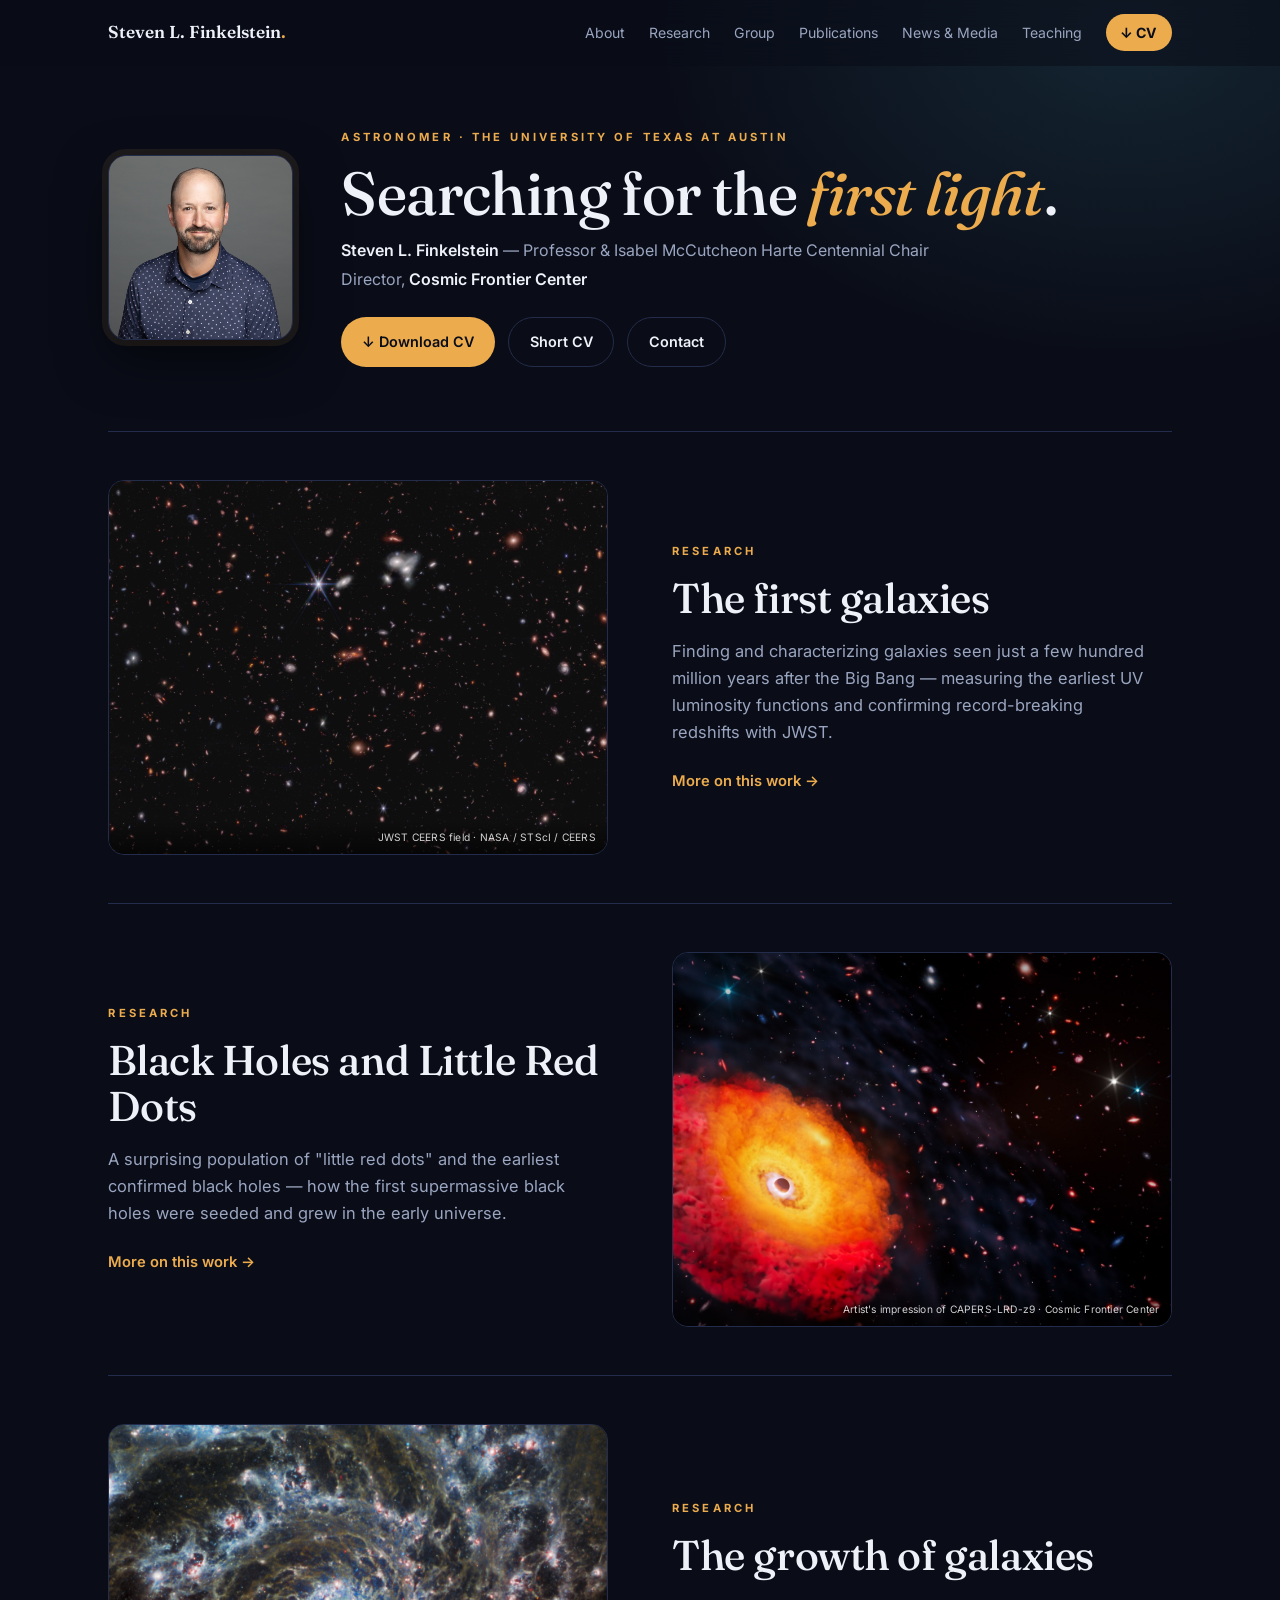
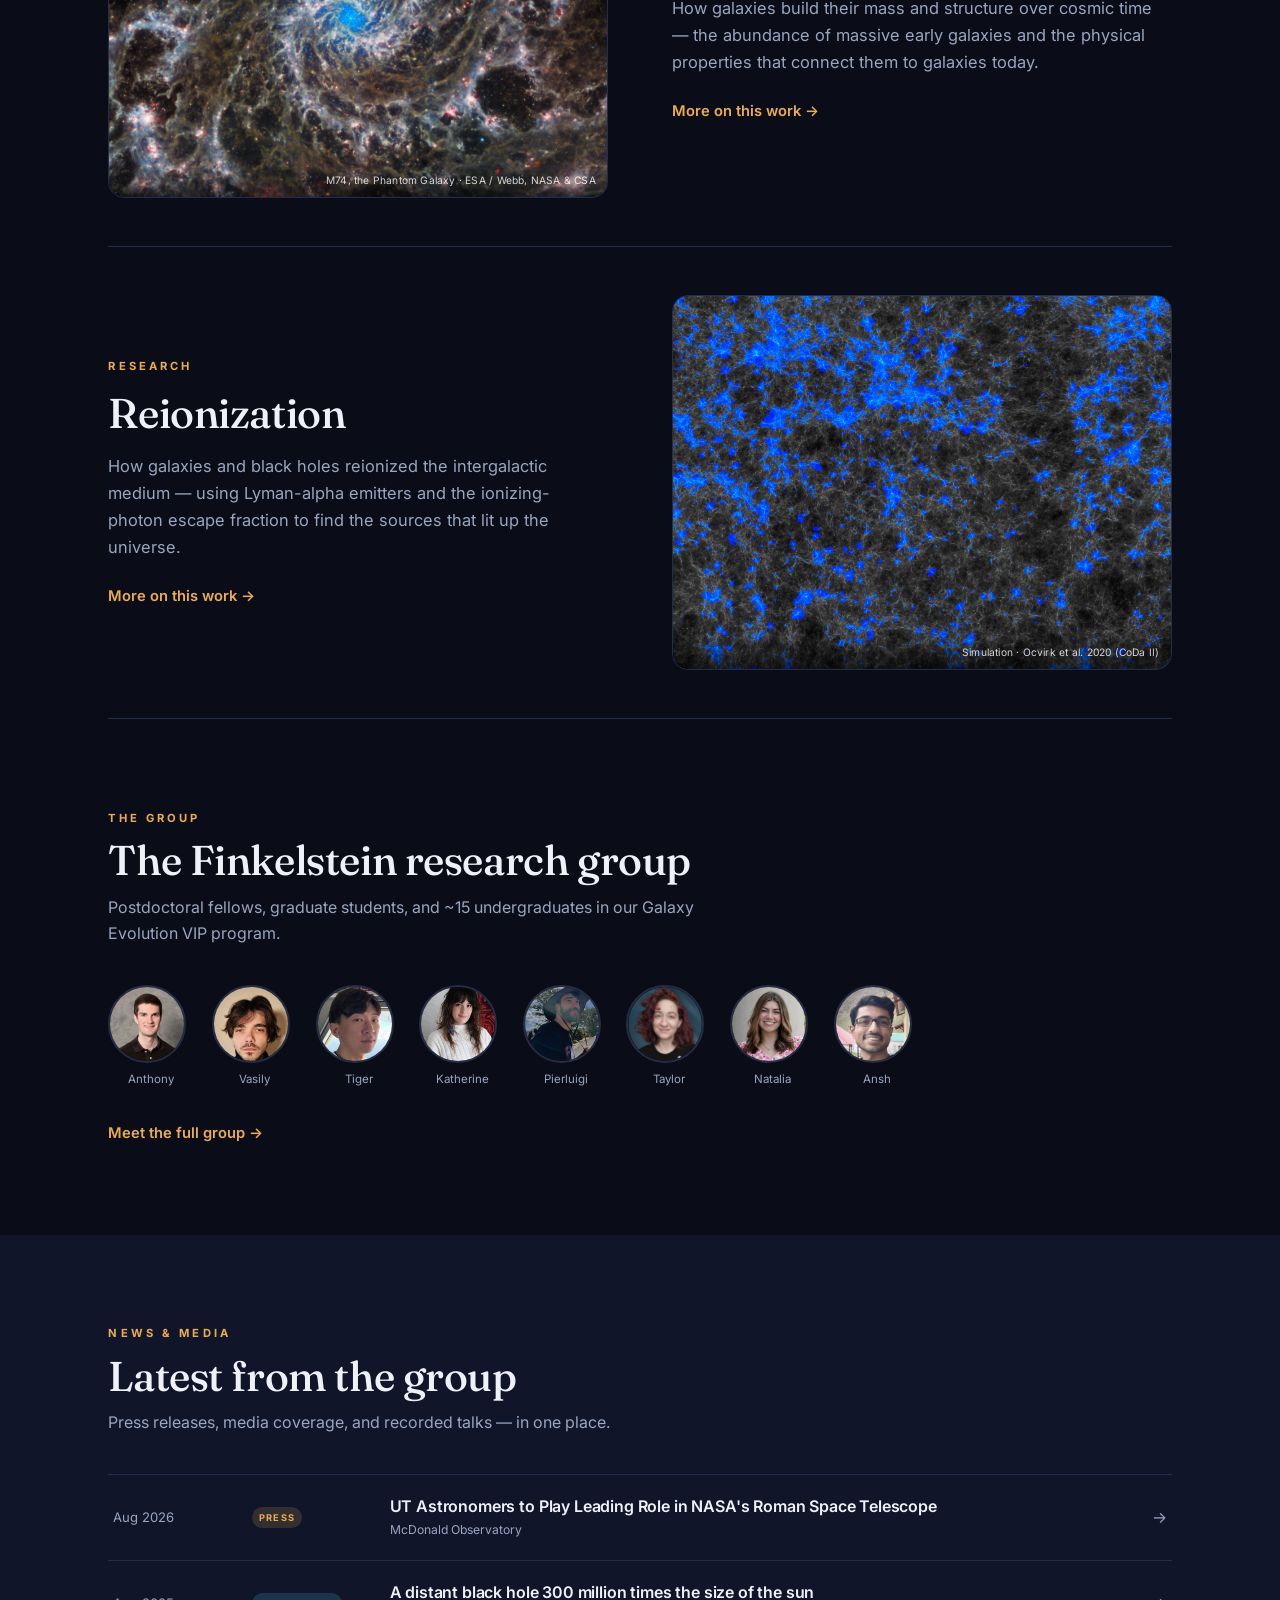
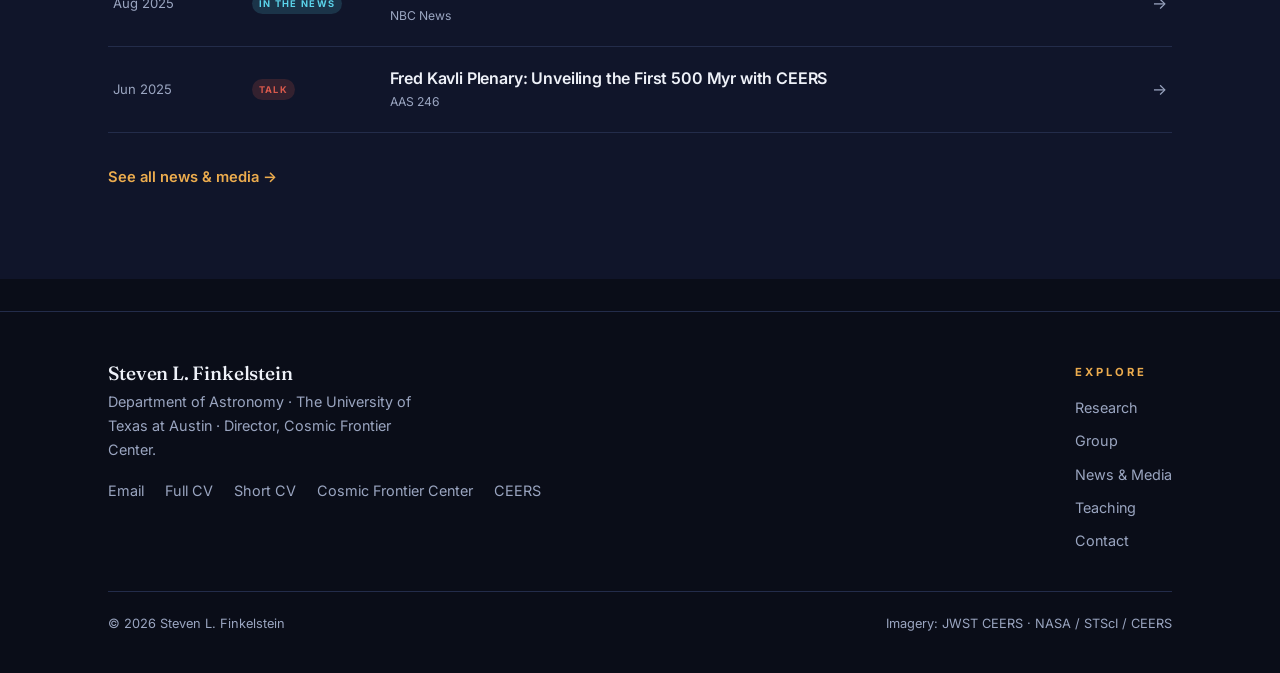
==== index.html @ 14f0424c "Launch revamped site Modern deep-space/editorial redesign: Home, About, Research, Group, Publication" ====
<!DOCTYPE html>
<html lang="en">
<head>
<meta charset="utf-8" />
<meta name="viewport" content="width=device-width, initial-scale=1" />
<title>Steven L. Finkelstein &mdash; Astronomer, UT Austin</title>
<meta name="description" content="Prof. Steven L. Finkelstein — astronomer at UT Austin studying the first galaxies with JWST. Director of the Cosmic Frontier Center." />
<link rel="preconnect" href="https://fonts.googleapis.com"><link rel="preconnect" href="https://fonts.gstatic.com" crossorigin>
<link href="https://fonts.googleapis.com/css2?family=Fraunces:ital,opsz,wght@0,9..144,400;0,9..144,500;0,9..144,600;1,9..144,400&family=Inter:wght@400;500;600;700&display=swap" rel="stylesheet">
<link rel="stylesheet" href="css/site.css">
</head>
<body>
<header class="nav" id="nav"><div class="nav-inner">
	<a class="brand" href="index.html">Steven L. Finkelstein<span class="dot">.</span></a>
	<button class="menu-btn" aria-label="Menu" onclick="document.getElementById('menu').classList.toggle('open')">&#9776;</button>
	<nav class="menu"><ul id="menu">
		<li><a href="about.html">About</a></li>
		<li><a href="research.html">Research</a></li>
		<li><a href="group.html">Group</a></li>
		<li><a href="publications.html">Publications</a></li>
		<li><a href="news.html">News &amp; Media</a></li>
		<li><a href="teaching.html">Teaching</a></li>
		<li><a class="cv" href="files/Finkelstein_CV.pdf">&darr; CV</a></li>
	</ul></nav>
</div></header>

<!-- MASTHEAD -->
<section class="mast"><div class="wrap">
	<div class="mast-grid">
		<img class="portrait" src="images/sf_headshot.jpg" alt="Steven L. Finkelstein" />
		<div>
			<div class="eyebrow">Astronomer &middot; The University of Texas at Austin</div>
			<h1>Searching for the <em>first light</em>.</h1>
			<div class="titles">
				<b>Steven L. Finkelstein</b> &mdash; Professor &amp; Isabel McCutcheon Harte Centennial Chair<br>
				Director, <b>Cosmic Frontier Center</b>
			</div>
			<div class="btns">
				<a class="btn btn-p" href="files/Finkelstein_CV.pdf">&darr; Download CV</a>
				<a class="btn btn-g" href="files/Finkelstein_ShortCV.pdf">Short CV</a>
				<a class="btn btn-g" href="mailto:stevenf@astro.as.utexas.edu">Contact</a>
			</div>
		</div>
	</div>
</div></section>

<!-- RESEARCH CHAPTERS (4 themes, link into research page anchors) -->
<section id="research"><div class="wrap"><div class="chapters">
	<div class="chapter">
		<div class="ch-visual"><img src="images/ceers.jpg" alt="JWST CEERS deep field" /><div class="ch-credit">JWST CEERS field &middot; NASA / STScI / CEERS</div></div>
		<div class="ch-text">
			<div class="eyebrow">Research</div>
			<h2>The first galaxies</h2>
			<p>Finding and characterizing galaxies seen just a few hundred million years after the Big Bang &mdash; measuring the earliest UV luminosity functions and confirming record-breaking redshifts with JWST.</p>
			<a class="more" href="research.html#first-galaxies">More on this work &rarr;</a>
		</div>
	</div>
	<div class="chapter">
		<div class="ch-visual"><img src="images/capers-lrd-z9.jpg" alt="Artist's impression of CAPERS-LRD-z9" /><div class="ch-credit">Artist's impression of CAPERS-LRD-z9 &middot; Cosmic Frontier Center</div></div>
		<div class="ch-text">
			<div class="eyebrow">Research</div>
			<h2>Black Holes and Little Red Dots</h2>
			<p>A surprising population of "little red dots" and the earliest confirmed black holes &mdash; how the first supermassive black holes were seeded and grew in the early universe.</p>
			<a class="more" href="research.html#first-black-holes">More on this work &rarr;</a>
		</div>
	</div>
	<div class="chapter">
		<div class="ch-visual"><img src="images/m74.jpg" alt="Spiral galaxy M74" /><div class="ch-credit">M74, the Phantom Galaxy &middot; ESA / Webb, NASA &amp; CSA</div></div>
		<div class="ch-text">
			<div class="eyebrow">Research</div>
			<h2>The growth of galaxies</h2>
			<p>How galaxies build their mass and structure over cosmic time &mdash; the abundance of massive early galaxies and the physical properties that connect them to galaxies today.</p>
			<a class="more" href="research.html#galaxy-growth">More on this work &rarr;</a>
		</div>
	</div>
	<div class="chapter">
		<div class="ch-visual"><img src="images/reionization-ocvirk2020.jpg" alt="Reionization simulation" /><div class="ch-credit">Simulation &middot; Ocvirk et al. 2020 (CoDa II)</div></div>
		<div class="ch-text">
			<div class="eyebrow">Research</div>
			<h2>Reionization</h2>
			<p>How galaxies and black holes reionized the intergalactic medium &mdash; using Lyman-alpha emitters and the ionizing-photon escape fraction to find the sources that lit up the universe.</p>
			<a class="more" href="research.html#reionization">More on this work &rarr;</a>
		</div>
	</div>
</div></div></section>

<!-- GROUP PREVIEW (moved above News) -->
<section class="block"><div class="wrap">
	<div class="head">
		<div class="eyebrow">The Group</div>
		<h2>The Finkelstein research group</h2>
		<p>Postdoctoral fellows, graduate students, and ~15 undergraduates in our Galaxy Evolution VIP program.</p>
	</div>
	<div class="people">
		<div class="person"><a href="https://sites.google.com/view/anthony-taylor-astro" target="_blank" rel="noopener"><img src="images/anthony.png" alt=""><span>Anthony</span></a></div>
		<div class="person"><a href="https://vasilykokorev.com/" target="_blank" rel="noopener"><img src="images/vasily.jpeg" alt=""><span>Vasily</span></a></div>
		<div class="person"><img src="images/tiger.jpg" alt=""><span>Tiger</span></div>
		<div class="person"><a href="https://astronomy.utexas.edu/directory/katherine-chworowsky" target="_blank" rel="noopener"><img src="images/katie.jpeg" alt=""><span>Katherine</span></a></div>
		<div class="person"><img src="images/pier.jpg" alt=""><span>Pierluigi</span></div>
		<div class="person"><img src="images/taylor.png" alt=""><span>Taylor</span></div>
		<div class="person"><a href="https://nataliacvillanueva.github.io/" target="_blank" rel="noopener"><img src="images/natalia.jpeg" alt=""><span>Natalia</span></a></div>
		<div class="person"><a href="https://anshrg.com/" target="_blank" rel="noopener"><img src="images/ansh.jpg" alt=""><span>Ansh</span></a></div>
	</div>
	<a class="seeall" href="group.html">Meet the full group &rarr;</a>
</div></section>

<!-- NEWS PREVIEW -->
<section class="block news-wrap"><div class="wrap">
	<div class="head">
		<div class="eyebrow">News &amp; Media</div>
		<h2>Latest from the group</h2>
		<p>Press releases, media coverage, and recorded talks &mdash; in one place.</p>
	</div>
	<div class="nlist">
		<a class="nrow" href="https://mcdonaldobservatory.org/2026/08/ut-austin-astronomers-to-play-leading-role-in-nasas-newly-launched-roman-space-telescope/" target="_blank" rel="noopener">
			<span class="date">Aug 2026</span><span class="tag press">Press</span>
			<div><h4>UT Astronomers to Play Leading Role in NASA's Roman Space Telescope</h4><span class="outlet">McDonald Observatory</span></div><span class="arrow">&rarr;</span>
		</a>
		<a class="nrow" href="https://www.nbcnews.com/science/space/black-hole-scientists-dawn-universe-first-days-space-capers-lrd-z9-rcna223694" target="_blank" rel="noopener">
			<span class="date">Aug 2025</span><span class="tag news">In the News</span>
			<div><h4>A distant black hole 300 million times the size of the sun</h4><span class="outlet">NBC News</span></div><span class="arrow">&rarr;</span>
		</a>
		<a class="nrow" href="https://aas.org/meeting-videos" target="_blank" rel="noopener">
			<span class="date">Jun 2025</span><span class="tag talk">Talk</span>
			<div><h4>Fred Kavli Plenary: Unveiling the First 500 Myr with CEERS</h4><span class="outlet">AAS 246</span></div><span class="arrow">&rarr;</span>
		</a>
	</div>
	<a class="seeall" href="news.html">See all news &amp; media &rarr;</a>
</div></section>

<footer class="site"><div class="wrap">
	<div class="fgrid">
		<div>
			<h3>Steven L. Finkelstein</h3>
			<p class="muted">Department of Astronomy &middot; The University of Texas at Austin &middot; Director, Cosmic Frontier Center.</p>
			<div class="flinks">
				<a href="mailto:stevenf@astro.as.utexas.edu">Email</a>
				<a href="files/Finkelstein_CV.pdf">Full CV</a>
				<a href="files/Finkelstein_ShortCV.pdf">Short CV</a>
				<a href="https://astronomy.utexas.edu/research/cosmic-frontier-center" target="_blank" rel="noopener">Cosmic Frontier Center</a>
				<a href="https://ceers.github.io" target="_blank" rel="noopener">CEERS</a>
			</div>
		</div>
		<div>
			<div class="eyebrow">Explore</div>
			<div class="flinks col">
				<a href="research.html">Research</a>
				<a href="group.html">Group</a>
				<a href="news.html">News &amp; Media</a>
				<a href="teaching.html">Teaching</a>
				<a href="contact.html">Contact</a>
			</div>
		</div>
	</div>
	<div class="copy"><span>&copy; 2026 Steven L. Finkelstein</span><span>Imagery: JWST CEERS &middot; NASA / STScI / CEERS</span></div>
</div></footer>

<script>
const nav=document.getElementById('nav');const f=()=>nav.classList.toggle('scrolled',scrollY>40);f();addEventListener('scroll',f,{passive:true});
document.querySelectorAll('#menu a').forEach(a=>a.addEventListener('click',()=>document.getElementById('menu').classList.remove('open')));
</script>
</body>
</html>
---- css/site.css ----
/* ============================================================
   Steven L. Finkelstein — site design system  ("Editorial Portrait")
   Shared stylesheet for all pages.
   ============================================================ */

:root{
	--bg:#0a0d18; --bg2:#10152a; --bg3:#141b33; --line:#232c4a;
	--text:#eef1f8; --muted:#9aa5c0;
	--amber:#ecac4e; --cyan:#5bd3ea; --red:#d9594c;
	--maxw:1140px;
	--rad:16px;
}
*{box-sizing:border-box;margin:0;padding:0}
html{scroll-behavior:smooth}
body{background:var(--bg);color:var(--text);
	font-family:'Inter',system-ui,-apple-system,Segoe UI,Roboto,sans-serif;
	line-height:1.65;-webkit-font-smoothing:antialiased;overflow-x:hidden}
a{color:inherit;text-decoration:none}
img{max-width:100%;display:block}
h1,h2,h3,h4{font-family:'Fraunces',Georgia,'Times New Roman',serif;font-weight:500;line-height:1.1;letter-spacing:-.01em}
.wrap{max-width:var(--maxw);margin:0 auto;padding:0 clamp(1.2rem,4vw,2.4rem)}
.eyebrow{font-size:.7rem;font-weight:700;letter-spacing:.28em;text-transform:uppercase;color:var(--amber)}
.amber{color:var(--amber)} .italic{font-style:italic}

/* ---------- NAV ---------- */
header.nav{position:fixed;inset:0 0 auto 0;z-index:50;background:rgba(10,13,24,.55);
	backdrop-filter:blur(14px);border-bottom:1px solid transparent;transition:background .3s,border-color .3s}
header.nav.scrolled{background:rgba(10,13,24,.92);border-bottom-color:var(--line)}
.nav-inner{max-width:var(--maxw);margin:0 auto;padding:.85rem clamp(1.2rem,4vw,2.4rem);
	display:flex;align-items:center;justify-content:space-between;gap:1rem}
.brand{font-family:'Fraunces';font-weight:600;font-size:1.08rem;white-space:nowrap}
.brand .dot{color:var(--amber)}
nav.menu ul{display:flex;gap:1.5rem;list-style:none;align-items:center}
nav.menu a{font-size:.88rem;color:var(--muted);transition:color .2s}
nav.menu a:hover,nav.menu a.active{color:var(--text)}
nav.menu a.cv{color:var(--bg);background:var(--amber);padding:.45rem .9rem;border-radius:2rem;font-weight:700;display:inline-flex;gap:.4rem;align-items:center}
nav.menu a.cv:hover{background:#f4bd68;color:var(--bg)}
.menu-btn{display:none;background:none;border:0;color:var(--text);font-size:1.5rem;cursor:pointer;line-height:1}

@media(max-width:820px){
	.menu-btn{display:block}
	nav.menu ul{position:fixed;inset:0 0 0 auto;width:min(80vw,320px);flex-direction:column;
		align-items:flex-start;gap:1.3rem;background:var(--bg2);border-left:1px solid var(--line);
		padding:5.5rem 2rem;transform:translateX(100%);transition:transform .3s;box-shadow:-30px 0 60px rgba(0,0,0,.5)}
	nav.menu ul.open{transform:translateX(0)}
	nav.menu a{font-size:1.05rem}
}

/* ---------- BUTTONS ---------- */
.btn{display:inline-flex;align-items:center;gap:.5rem;padding:.75rem 1.3rem;border-radius:2rem;
	font-size:.9rem;font-weight:600;transition:transform .15s,background .2s,border-color .2s,color .2s}
.btn:hover{transform:translateY(-2px)}
.btn-p{background:var(--amber);color:var(--bg)} .btn-p:hover{background:#f4bd68;color:var(--bg)}
.btn-g{border:1px solid var(--line);color:var(--text)} .btn-g:hover{border-color:var(--amber);color:var(--amber)}

/* ---------- MASTHEAD (home + about) ---------- */
.mast{padding:8rem 0 4rem;position:relative;
	background:radial-gradient(760px 520px at 88% 8%,rgba(91,211,234,.12),transparent 62%)}
.mast-grid{display:grid;grid-template-columns:auto 1fr;gap:clamp(1.6rem,4vw,3rem);align-items:center}
.portrait{width:clamp(130px,16vw,185px);aspect-ratio:1;border-radius:18px;object-fit:cover;
	border:1px solid var(--line);box-shadow:0 20px 50px rgba(0,0,0,.5);outline:6px solid rgba(236,172,78,.08)}
.mast h1{font-size:clamp(2.3rem,5.4vw,3.8rem);margin:.9rem 0 .5rem}
.mast h1 em{font-style:italic;color:var(--amber)}
.mast .titles{color:var(--muted);font-size:1rem;line-height:1.8}
.mast .titles b{color:var(--text);font-weight:600}
.mast .btns{display:flex;gap:.8rem;flex-wrap:wrap;margin-top:1.5rem}
@media(max-width:620px){.mast-grid{grid-template-columns:1fr}}

/* ---------- INTERIOR PAGE HERO ---------- */
.page-hero{padding:8rem 0 2.5rem;background:radial-gradient(700px 400px at 90% -10%,rgba(236,172,78,.10),transparent 60%)}
.page-hero h1{font-size:clamp(2.2rem,5vw,3.4rem);margin:.7rem 0 .8rem}
.page-hero p.lead{color:var(--muted);font-size:1.08rem;max-width:62ch}

/* ---------- SECTIONS ---------- */
section.block{padding:clamp(3.5rem,7vw,6rem) 0}
.head{max-width:640px;margin-bottom:2.4rem}
.head h2{font-size:clamp(1.8rem,4vw,2.6rem);margin:.7rem 0 .6rem}
.head p{color:var(--muted)}
.seeall{display:inline-block;margin-top:2rem;color:var(--amber);font-weight:600;font-size:.92rem;transition:letter-spacing .2s}
.seeall:hover{letter-spacing:.02em}

/* ---------- RESEARCH CHAPTERS (no cards) ---------- */
.chapters{border-top:1px solid var(--line)}
.chapter{display:grid;grid-template-columns:1fr 1fr;gap:clamp(1.5rem,5vw,4.5rem);align-items:center;
	padding:clamp(1.6rem,4vw,3rem) 0;border-bottom:1px solid var(--line)}
.chapter:nth-child(even) .ch-visual{order:2}
.ch-visual{aspect-ratio:4/3;border-radius:var(--rad);overflow:hidden;position:relative;border:1px solid var(--line)}
.ch-visual img{width:100%;height:100%;object-fit:cover}
.ch-visual.g-cyan{background:radial-gradient(120% 120% at 20% 10%,rgba(91,211,234,.4),transparent 55%),linear-gradient(145deg,#0e2740,#0a0d18)}
.ch-visual.g-red{background:radial-gradient(120% 120% at 80% 20%,rgba(217,89,76,.45),transparent 55%),linear-gradient(145deg,#2a1012,#0a0d18)}
.ch-visual.g-amber{background:radial-gradient(120% 120% at 70% 80%,rgba(236,172,78,.4),transparent 55%),linear-gradient(145deg,#2a2210,#0a0d18)}
.ch-visual .glyph{position:absolute;inset:0;display:flex;align-items:center;justify-content:center;
	font-family:'Fraunces';font-style:italic;font-size:clamp(2rem,5vw,3.4rem);color:rgba(255,255,255,.92);text-align:center;padding:1rem}
.ch-text .eyebrow{margin-bottom:1rem}
.ch-text h2{font-size:clamp(1.7rem,3.6vw,2.6rem);margin-bottom:1rem}
.ch-text p{color:var(--muted);font-size:1.03rem;max-width:48ch;margin-bottom:.9rem}
.ch-text .more{display:inline-block;margin-top:.5rem;color:var(--amber);font-weight:600;font-size:.92rem}
@media(max-width:720px){.chapter{grid-template-columns:1fr}.chapter:nth-child(even) .ch-visual{order:0}}

/* ---------- NEWS LIST + HUB ---------- */
.news-wrap{background:var(--bg2)}
.tabs{display:flex;gap:.5rem;flex-wrap:wrap;margin-bottom:1.6rem}
.tab{font-size:.78rem;font-weight:600;letter-spacing:.05em;color:var(--muted);background:transparent;
	border:1px solid var(--line);padding:.5rem 1rem;border-radius:2rem;cursor:pointer;transition:.2s}
.tab:hover{color:var(--text);border-color:var(--muted)}
.tab.active{background:var(--amber);color:var(--bg);border-color:var(--amber)}
.nlist{border-top:1px solid var(--line)}
.nrow{display:grid;grid-template-columns:120px 118px 1fr auto;gap:1.2rem;align-items:center;
	padding:1.25rem .3rem;border-bottom:1px solid var(--line);transition:padding-left .2s,background .2s}
.nrow:hover{padding-left:1rem;background:rgba(255,255,255,.02)}
.nrow .date{font-size:.82rem;color:var(--muted)}
.nrow .outlet{display:block;font-size:.76rem;color:var(--muted);margin-top:.15rem}
.tag{font-size:.58rem;font-weight:700;letter-spacing:.14em;text-transform:uppercase;padding:.32em .7em;border-radius:2em;justify-self:start;white-space:nowrap}
.tag.press{background:rgba(236,172,78,.16);color:var(--amber)}
.tag.news{background:rgba(91,211,234,.16);color:var(--cyan)}
.tag.talk{background:rgba(217,89,76,.18);color:var(--red)}
.nrow h4{font-family:'Inter';font-weight:600;font-size:1rem;line-height:1.4}
.nrow:hover h4{color:var(--amber)}
.nrow .arrow{color:var(--muted);transition:transform .2s}.nrow:hover .arrow{transform:translateX(4px);color:var(--amber)}
.nrow .altlink{display:inline-block;margin-top:.3rem;font-size:.8rem;color:var(--cyan)}
@media(max-width:720px){.nrow{grid-template-columns:1fr;gap:.45rem}.nrow .arrow{display:none}}

/* ---------- PEOPLE ---------- */
.people{display:flex;flex-wrap:wrap;gap:1.1rem;margin-top:.3rem}
.person{text-align:center;width:86px}
.person img{width:78px;height:78px;border-radius:50%;object-fit:cover;border:2px solid var(--line);filter:grayscale(.25);transition:.2s}
.person:hover img{border-color:var(--amber);filter:none}
.person span{display:block;font-size:.72rem;color:var(--muted);margin-top:.45rem}
.person a{display:block;border-bottom:none}
.person a:hover span{color:var(--amber)}
.person .pav{width:78px;height:78px;border-radius:50%;display:flex;align-items:center;justify-content:center;
	margin:0 auto;background:linear-gradient(145deg,#1d2545,#121831);border:2px solid var(--line);
	font-family:'Fraunces',serif;color:var(--amber);font-size:1.35rem;transition:border-color .2s}
.person a:hover .pav{border-color:var(--amber)}

/* People — full cards (group page) */
.member-grid{display:grid;grid-template-columns:repeat(auto-fill,minmax(280px,1fr));gap:1.6rem}
.member{background:var(--bg3);border:1px solid var(--line);border-radius:var(--rad);overflow:hidden;transition:transform .2s,border-color .2s}
.member:hover{transform:translateY(-4px);border-color:var(--line)}
.member .mimg{aspect-ratio:1;overflow:hidden;background:var(--bg2)}
.member .mimg img{width:100%;height:100%;object-fit:cover}
.member .mbody{padding:1.3rem}
.member h4{font-size:1.2rem;margin-bottom:.1rem}
.member .role{color:var(--amber);font-size:.8rem;font-weight:600;margin-bottom:.7rem}
.member p{color:var(--muted);font-size:.9rem}

/* ---------- PROSE / GENERIC CONTENT ---------- */
.prose{max-width:70ch}
.prose h2{font-size:1.8rem;margin:2.2rem 0 1rem}
.prose h3{font-size:1.3rem;margin:1.8rem 0 .7rem;color:var(--text)}
.prose p{color:var(--muted);margin-bottom:1.1rem}
.prose a{color:var(--amber);border-bottom:1px solid rgba(236,172,78,.3)}
.prose a:hover{border-bottom-color:var(--amber)}
.prose ul{color:var(--muted);margin:0 0 1.2rem 1.2rem;line-height:1.9}
.prose ul li{padding-left:.3rem}

/* ---------- PUBLICATIONS ---------- */
.pub{display:block;padding:1.3rem 0;border-bottom:1px solid var(--line);transition:padding-left .2s}
.pub:hover{padding-left:.6rem}
.pub .pyear{font-family:'Fraunces';color:var(--amber);font-size:.95rem}
.pub h4{font-family:'Inter';font-weight:600;font-size:1.05rem;margin:.2rem 0}
.pub .pmeta{color:var(--muted);font-size:.85rem}

/* ---------- CONTACT ---------- */
.contact-grid{display:grid;grid-template-columns:1.1fr 1fr;gap:clamp(1.5rem,5vw,4rem);align-items:start}
.contact-card{background:var(--bg3);border:1px solid var(--line);border-radius:var(--rad);padding:1.6rem}
.contact-card .row{display:flex;justify-content:space-between;gap:1rem;padding:.7rem 0;border-bottom:1px dashed var(--line);font-size:.92rem}
.contact-card .row:last-child{border-bottom:0}
.contact-card .row span:first-child{color:var(--muted)}
@media(max-width:720px){.contact-grid{grid-template-columns:1fr}}

/* ---------- FOOTER ---------- */
footer.site{padding:3.2rem 0 2.4rem;border-top:1px solid var(--line);margin-top:2rem}
.fgrid{display:flex;justify-content:space-between;flex-wrap:wrap;gap:2rem}
.fgrid h3{font-size:1.2rem;margin-bottom:.4rem}
.fgrid .muted{color:var(--muted);font-size:.9rem;max-width:34ch}
.flinks{display:flex;gap:1.3rem;flex-wrap:wrap;margin-top:1.1rem}
.flinks.col{flex-direction:column;gap:.6rem;margin-top:.9rem}
.flinks a{color:var(--muted);font-size:.9rem}.flinks a:hover{color:var(--amber)}
.copy{margin-top:2.4rem;padding-top:1.3rem;border-top:1px solid var(--line);color:var(--muted);font-size:.8rem;
	display:flex;justify-content:space-between;flex-wrap:wrap;gap:.6rem}

/* ---------- IMAGE CREDIT (on research chapter visuals) ---------- */
.ch-visual{position:relative}
.ch-credit{position:absolute;left:0;right:0;bottom:0;padding:.5rem .7rem;
	font-size:.64rem;letter-spacing:.02em;color:rgba(255,255,255,.82);
	background:linear-gradient(0deg,rgba(0,0,0,.6),transparent);text-align:right}
.ch-credit a{color:inherit;border-bottom:1px solid rgba(255,255,255,.4)}

/* ---------- DATA SOURCES (survey chips) ---------- */
.survey-list{display:flex;flex-wrap:wrap;gap:.6rem;margin:.4rem 0 2rem}
.chip{display:inline-flex;align-items:center;gap:.4rem;font-size:.82rem;font-weight:600;
	color:var(--text);background:var(--bg3);border:1px solid var(--line);
	padding:.5rem .95rem;border-radius:2rem;transition:border-color .2s,transform .15s}
.chip:hover{border-color:var(--amber);transform:translateY(-2px)}
.chip .lead-pi{font-size:.6rem;letter-spacing:.12em;text-transform:uppercase;color:var(--amber)}

/* ---------- UNICORN HIGHLIGHT BOX ---------- */
.unicorn{position:relative;overflow:hidden;border-radius:var(--rad);
	border:1px solid #4e3580;background:
	radial-gradient(640px 320px at 90% -20%,rgba(176,124,198,.28),transparent 60%),
	linear-gradient(135deg,#181033 0%,#120e26 60%,#0d0a1a 100%);
	padding:clamp(1.6rem,4vw,2.6rem);margin:0 0 2.5rem}
.unicorn .uni-eyebrow{font-size:.7rem;font-weight:700;letter-spacing:.24em;text-transform:uppercase;color:#d48ec9}
.unicorn h3{font-size:clamp(1.5rem,3.4vw,2.1rem);margin:.5rem 0 .3rem;color:#f0eaff}
.unicorn h3 .uni-x{color:#b07cc6}
.unicorn .uni-sub{color:#d4baee;font-style:italic;font-size:.95rem;margin-bottom:1rem}
.unicorn p{color:#cdbce8;max-width:70ch;margin-bottom:1.1rem}
.unicorn .uni-btn{display:inline-flex;align-items:center;gap:.5rem;background:#b07cc6;color:#140e22;
	font-weight:700;font-size:.9rem;padding:.7rem 1.3rem;border-radius:2rem;transition:background .2s,transform .15s}
.unicorn .uni-btn:hover{background:#d48ec9;transform:translateY(-2px)}
.unicorn .uni-btn.uni-soon{background:transparent;border:1px solid #4e3580;color:#d4baee;cursor:default}
.unicorn .uni-btn.uni-soon:hover{background:transparent;transform:none}
.unicorn .uni-fields{display:flex;flex-wrap:wrap;gap:.45rem;margin-bottom:1.2rem}
.unicorn .uni-fields span{font-size:.72rem;color:#d4baee;background:rgba(176,124,198,.14);
	border:1px solid #4e3580;padding:.3rem .7rem;border-radius:2rem}

/* ---------- MEMBER PLACEHOLDER AVATAR (no photo yet) ---------- */
.mimg.ph{display:flex;align-items:center;justify-content:center;
	background:linear-gradient(145deg,#1d2545,#121831)}
.mimg.ph span{font-family:'Fraunces',serif;font-size:2.6rem;color:var(--amber);opacity:.85}

/* member role sub-note (e.g. "also PhD alumna") */
.member .subnote{font-size:.78rem;color:var(--muted);margin-top:.5rem;font-style:italic}
.member .mlink{display:inline-block;margin-top:.7rem;font-size:.82rem;color:var(--amber);font-weight:600}

/* alumni links */
.prose ul li a.alum{color:var(--amber);border-bottom:1px solid rgba(236,172,78,.3)}

/* ---------- PUBLICATIONS SEARCH + FILTER ---------- */
.pubsearch{width:100%;max-width:520px;background:var(--bg3);border:1px solid var(--line);
	color:var(--text);font-family:inherit;font-size:.95rem;padding:.8rem 1.1rem;border-radius:2rem;margin-bottom:1rem}
.pubsearch:focus{outline:none;border-color:var(--amber)}
.pubsearch::placeholder{color:var(--muted)}
.pubcount{font-size:.82rem;color:var(--muted);margin:.2rem 0 1.4rem}
.pub-top{display:flex;align-items:center;gap:.7rem;margin-bottom:.35rem}
.pub .tag{font-size:.56rem}
.tag.role-first{background:rgba(236,172,78,.18);color:var(--amber)}
.tag.role-student{background:rgba(91,211,234,.16);color:var(--cyan)}
.tag.role-second{background:rgba(176,124,198,.2);color:#d48ec9}
.tag.role-coauthor{background:rgba(255,255,255,.08);color:var(--muted)}
.tag.role-other{background:rgba(217,89,76,.16);color:var(--red)}
.tag.role-postled{background:rgba(154,123,208,.22);color:#bfa6ea}
.tag.role-gradled{background:rgba(91,211,234,.16);color:var(--cyan)}
.tag.role-ugradled{background:rgba(89,179,122,.20);color:#6cc38a}
.lm.lm-postled{border-top-color:#9a7bd0}
.lm.lm-gradled{border-top-color:var(--cyan)}
.lm.lm-ugradled{border-top-color:#59b37a}
.pmeta{word-break:break-word}

/* ---------- RECENT PAPERS (research page, grouped by category) ---------- */
.rp-cat{margin-bottom:2.2rem}
.rp-head{display:flex;align-items:baseline;justify-content:space-between;gap:1rem;border-bottom:2px solid var(--line);padding-bottom:.5rem;margin-bottom:.2rem}
.rp-head h3{font-size:1.25rem}
.rp-all{font-size:.78rem;color:var(--amber);font-weight:600;white-space:nowrap}
.rp{display:grid;grid-template-columns:54px 1fr;gap:.9rem;padding:.6rem 0;border-bottom:1px solid rgba(255,255,255,.06)}
.rp-yr{font-family:'Fraunces',serif;color:var(--muted);font-size:.9rem}
.rp-t{font-size:.95rem;line-height:1.45}
.rp-t a{border-bottom:none}
.rp-t a:hover{color:var(--amber)}

/* ---------- LANDMARK GRID (publications, compact) ---------- */
.landmark-grid{display:grid;grid-template-columns:repeat(4,1fr);gap:1rem;margin-top:.5rem}
@media(max-width:900px){.landmark-grid{grid-template-columns:repeat(2,1fr)}}
@media(max-width:520px){.landmark-grid{grid-template-columns:1fr}}
.lm{display:flex;flex-direction:column;gap:.55rem;background:var(--bg3);border:1px solid var(--line);
	border-top:3px solid var(--line);border-radius:12px;padding:1.05rem 1.05rem 1.15rem;transition:transform .2s,border-color .2s}
.lm:hover{transform:translateY(-4px)}
.lm.lm-first{border-top-color:var(--amber)}
.lm.lm-student{border-top-color:var(--cyan)}
.lm.lm-second{border-top-color:#d48ec9}
.lm-top{display:flex;align-items:center;justify-content:space-between;gap:.5rem}
.lm-cite{font-family:'Fraunces',serif;font-size:1.1rem;color:var(--amber);white-space:nowrap}
.lm-cite small{font-family:'Inter';font-size:.6rem;letter-spacing:.1em;text-transform:uppercase;color:var(--muted)}
.lm h4{font-family:'Inter';font-weight:600;font-size:.9rem;line-height:1.35;flex-grow:1}
.lm:hover h4{color:var(--amber)}
.lm-yr{font-size:.76rem;color:var(--muted)}
.lm-foot{display:flex;align-items:center;gap:.5rem;margin-top:auto;padding-top:.3rem}
.lm-face{width:26px;height:26px;border-radius:50%;object-fit:cover;border:1px solid var(--line);flex:none}
.lm-auth{font-size:.8rem;font-weight:600;color:var(--text)}
.lm-foot .lm-yr{margin-left:auto}
#highlights,#all-publications,#recent-papers,#first-galaxies,#first-black-holes,#galaxy-growth,#reionization,#unicorn,#surveys{scroll-margin-top:80px}

/* ---------- RESEARCH page map (jump nav under hero) ---------- */
.page-map{display:flex;flex-wrap:wrap;gap:.5rem;margin-top:1.8rem}
.page-map a{font-size:.8rem;color:var(--muted);border:1px solid var(--line);padding:.45rem .95rem;border-radius:2rem;transition:border-color .2s,color .2s}
.page-map a:hover{border-color:var(--amber);color:var(--amber)}

/* ---------- per-theme paper lists ---------- */
.theme-papers{list-style:none;margin:1.1rem 0 0;border-top:1px solid var(--line)}
.theme-papers li{display:flex;gap:.7rem;padding:.5rem 0;border-bottom:1px solid var(--line);font-size:.88rem;line-height:1.4}
.theme-papers li .ty{flex:none;font-family:'Fraunces',serif;color:var(--muted);font-size:.85rem}
.theme-papers li a{border-bottom:none}
.theme-papers li a:hover{color:var(--amber)}
.theme-more{display:inline-block;margin-top:.9rem;color:var(--amber);font-weight:600;font-size:.85rem}

@media(prefers-reduced-motion:reduce){*{animation:none!important;scroll-behavior:auto}}
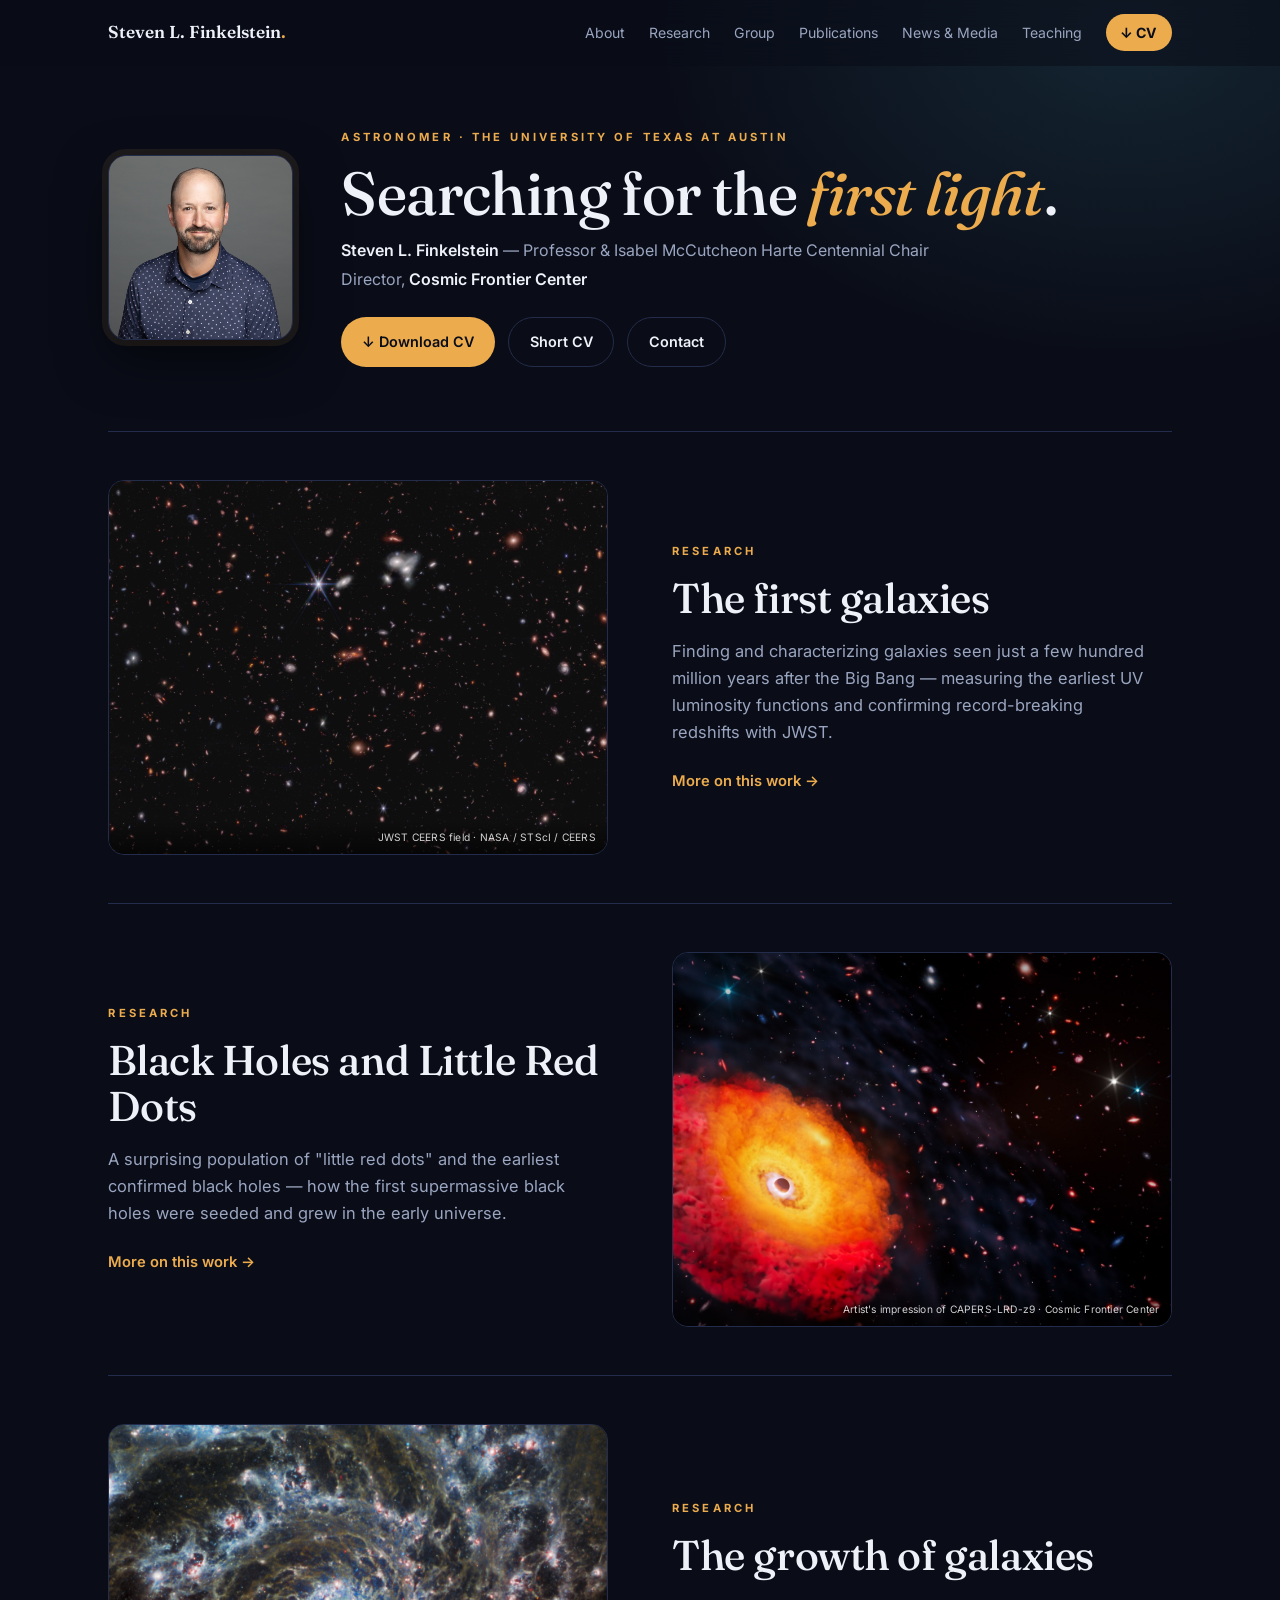
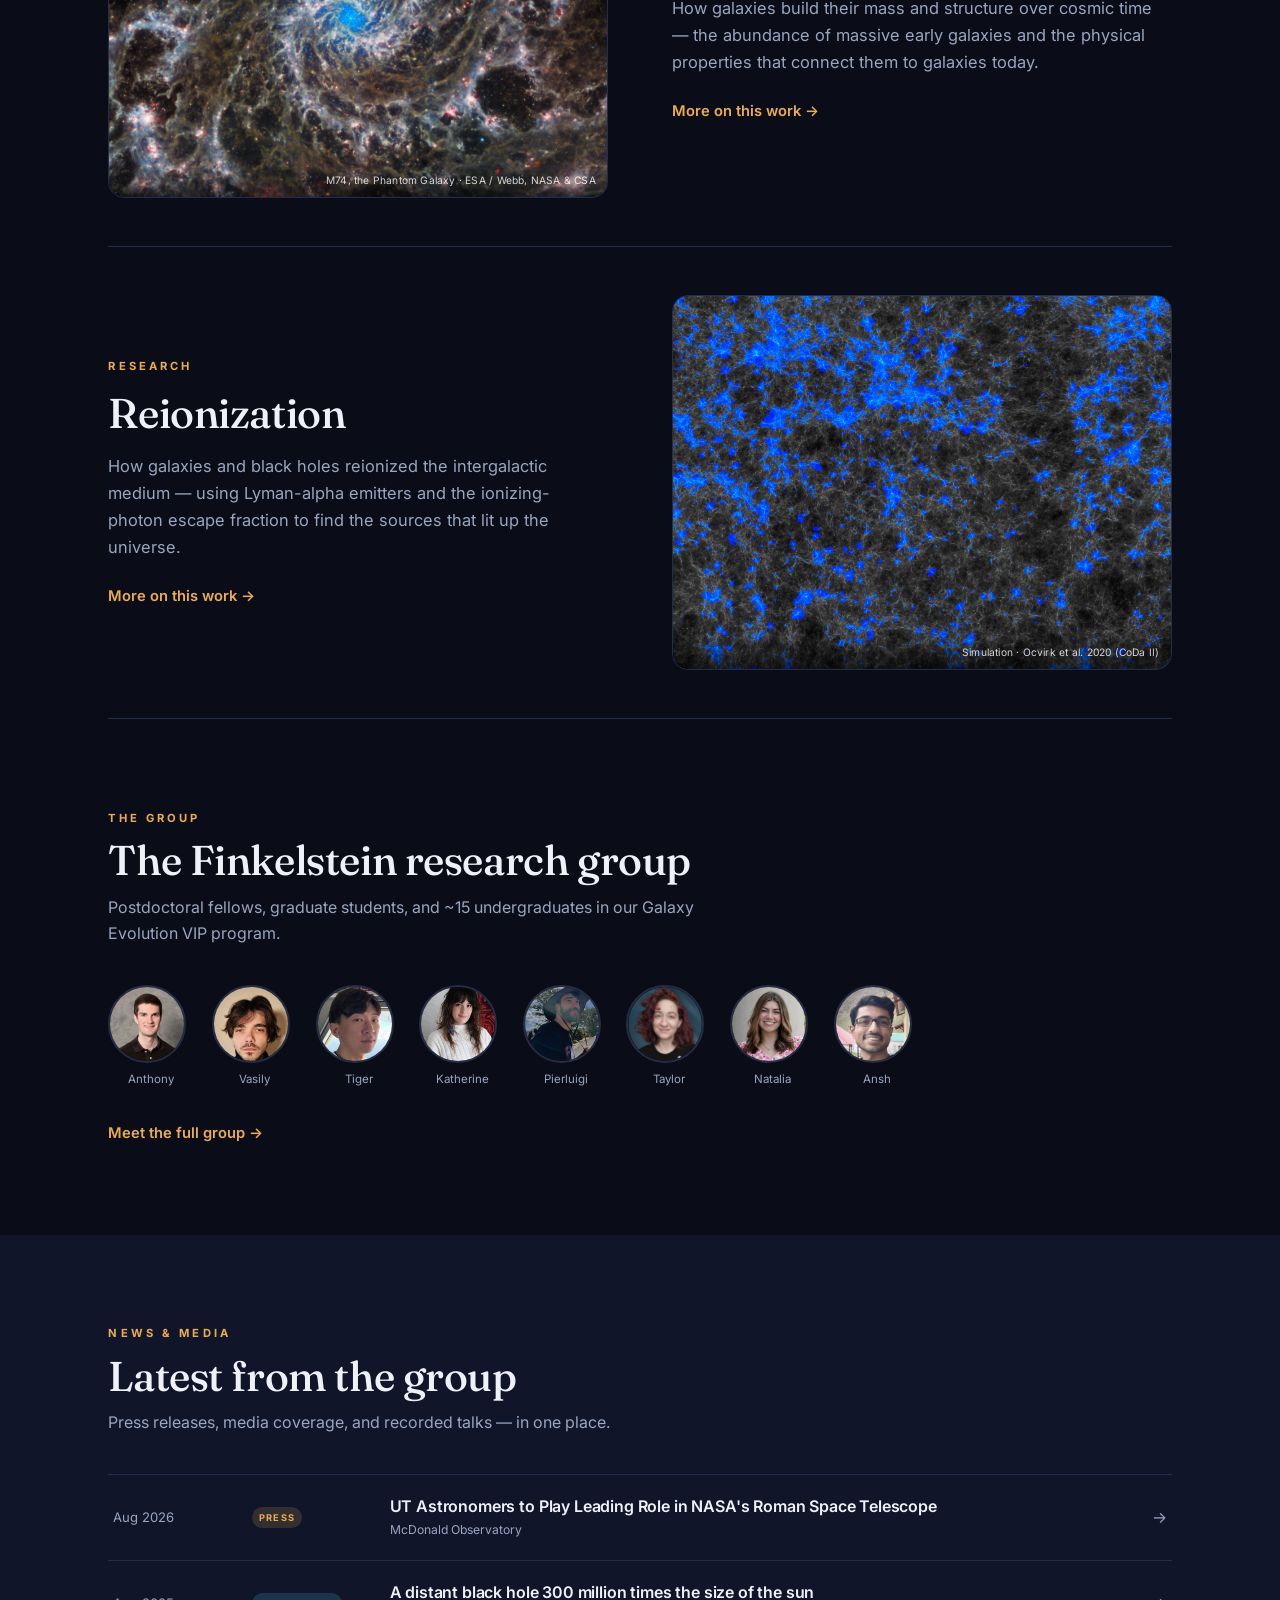
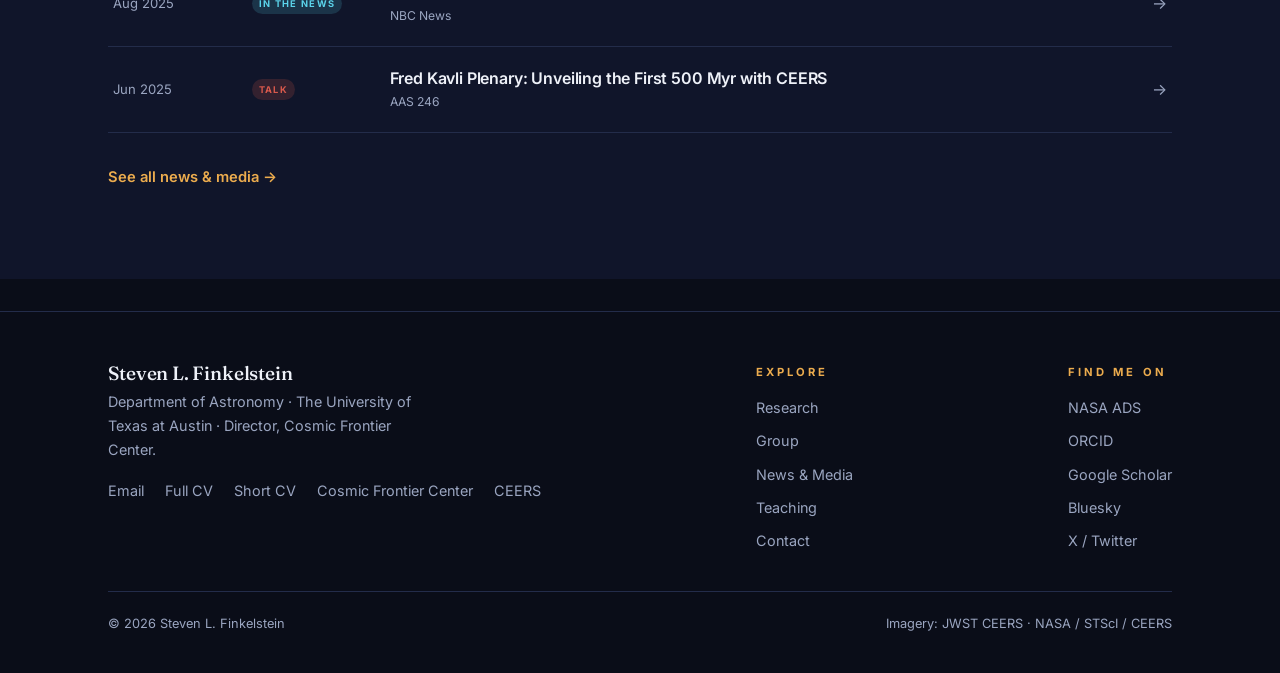
==== commit 44e8479f: "Research survey PI badges; footer profile links (ADS/ORCID/Scholar/Bluesky/X); alumni links Co-Autho" ====
--- a/index.html
+++ b/index.html
@@ -8,6 +8,18 @@
 <link rel="preconnect" href="https://fonts.googleapis.com"><link rel="preconnect" href="https://fonts.gstatic.com" crossorigin>
 <link href="https://fonts.googleapis.com/css2?family=Fraunces:ital,opsz,wght@0,9..144,400;0,9..144,500;0,9..144,600;1,9..144,400&family=Inter:wght@400;500;600;700&display=swap" rel="stylesheet">
 <link rel="stylesheet" href="css/site.css">
+<link rel="icon" href="favicon.svg" type="image/svg+xml" />
+<link rel="icon" href="favicon.ico" sizes="any" />
+<link rel="apple-touch-icon" href="apple-touch-icon.png" />
+<meta property="og:type" content="website" />
+<meta property="og:site_name" content="Steven L. Finkelstein" />
+<meta property="og:title" content="Steven L. Finkelstein &mdash; Astronomer, UT Austin" />
+<meta property="og:description" content="Prof. Steven L. Finkelstein — astronomer at UT Austin studying the first galaxies with JWST. Director of the Cosmic Frontier Center." />
+<meta property="og:url" content="https://astrosteven.github.io/" />
+<meta property="og:image" content="https://astrosteven.github.io/images/og.jpg" />
+<meta property="og:image:width" content="1200" />
+<meta property="og:image:height" content="630" />
+<meta name="twitter:card" content="summary_large_image" />
 </head>
 <body>
 <header class="nav" id="nav"><div class="nav-inner">
@@ -151,6 +163,16 @@
 				<a href="contact.html">Contact</a>
 			</div>
 		</div>
+		<div>
+			<div class="eyebrow">Find me on</div>
+			<div class="flinks col">
+				<a href="https://ui.adsabs.harvard.edu/search/q=orcid%3A0000-0001-8519-1130&amp;sort=citation_count+desc" target="_blank" rel="noopener">NASA ADS</a>
+				<a href="https://orcid.org/0000-0001-8519-1130" target="_blank" rel="noopener">ORCID</a>
+				<a href="https://scholar.google.com/citations?user=1RsI1eMAAAAJ" target="_blank" rel="noopener">Google Scholar</a>
+				<a href="https://bsky.app/profile/astrosteven.bsky.social" target="_blank" rel="noopener">Bluesky</a>
+				<a href="https://x.com/astrosteven" target="_blank" rel="noopener">X / Twitter</a>
+			</div>
+		</div>
 	</div>
 	<div class="copy"><span>&copy; 2026 Steven L. Finkelstein</span><span>Imagery: JWST CEERS &middot; NASA / STScI / CEERS</span></div>
 </div></footer>
